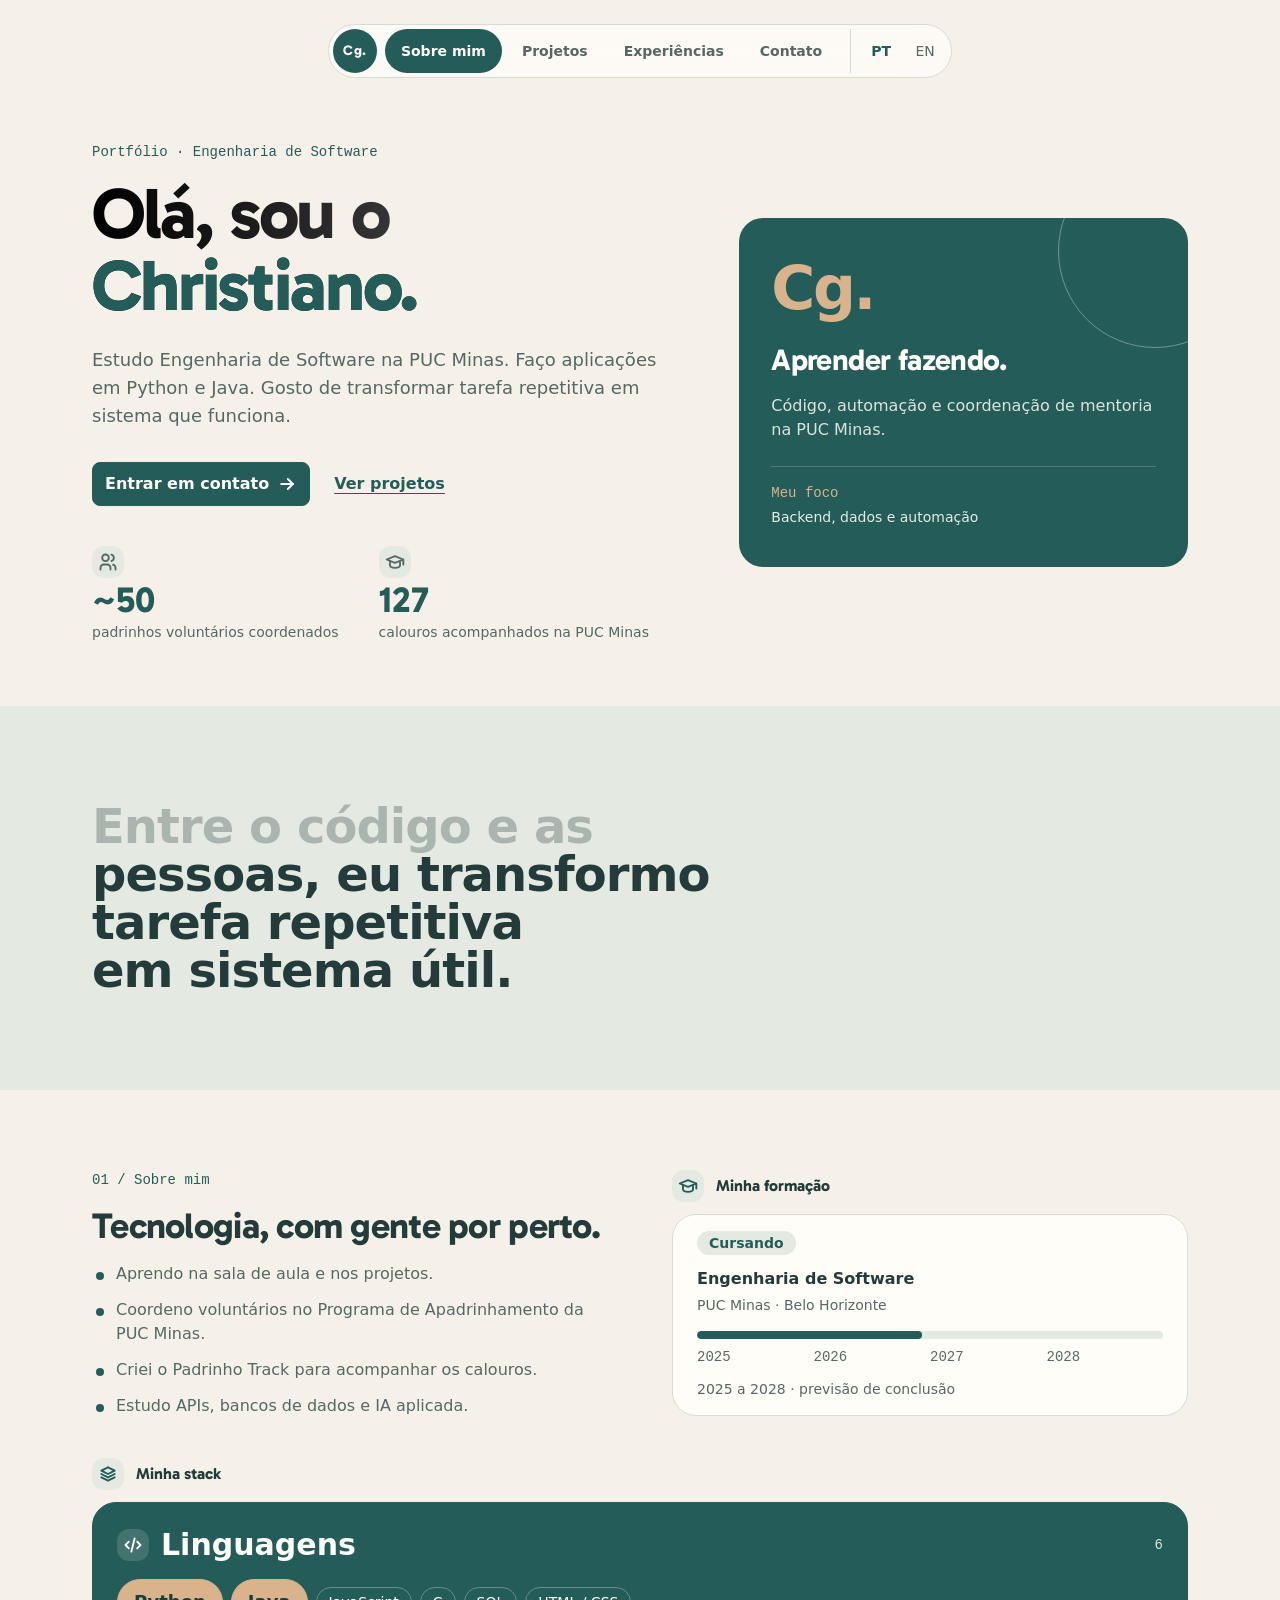
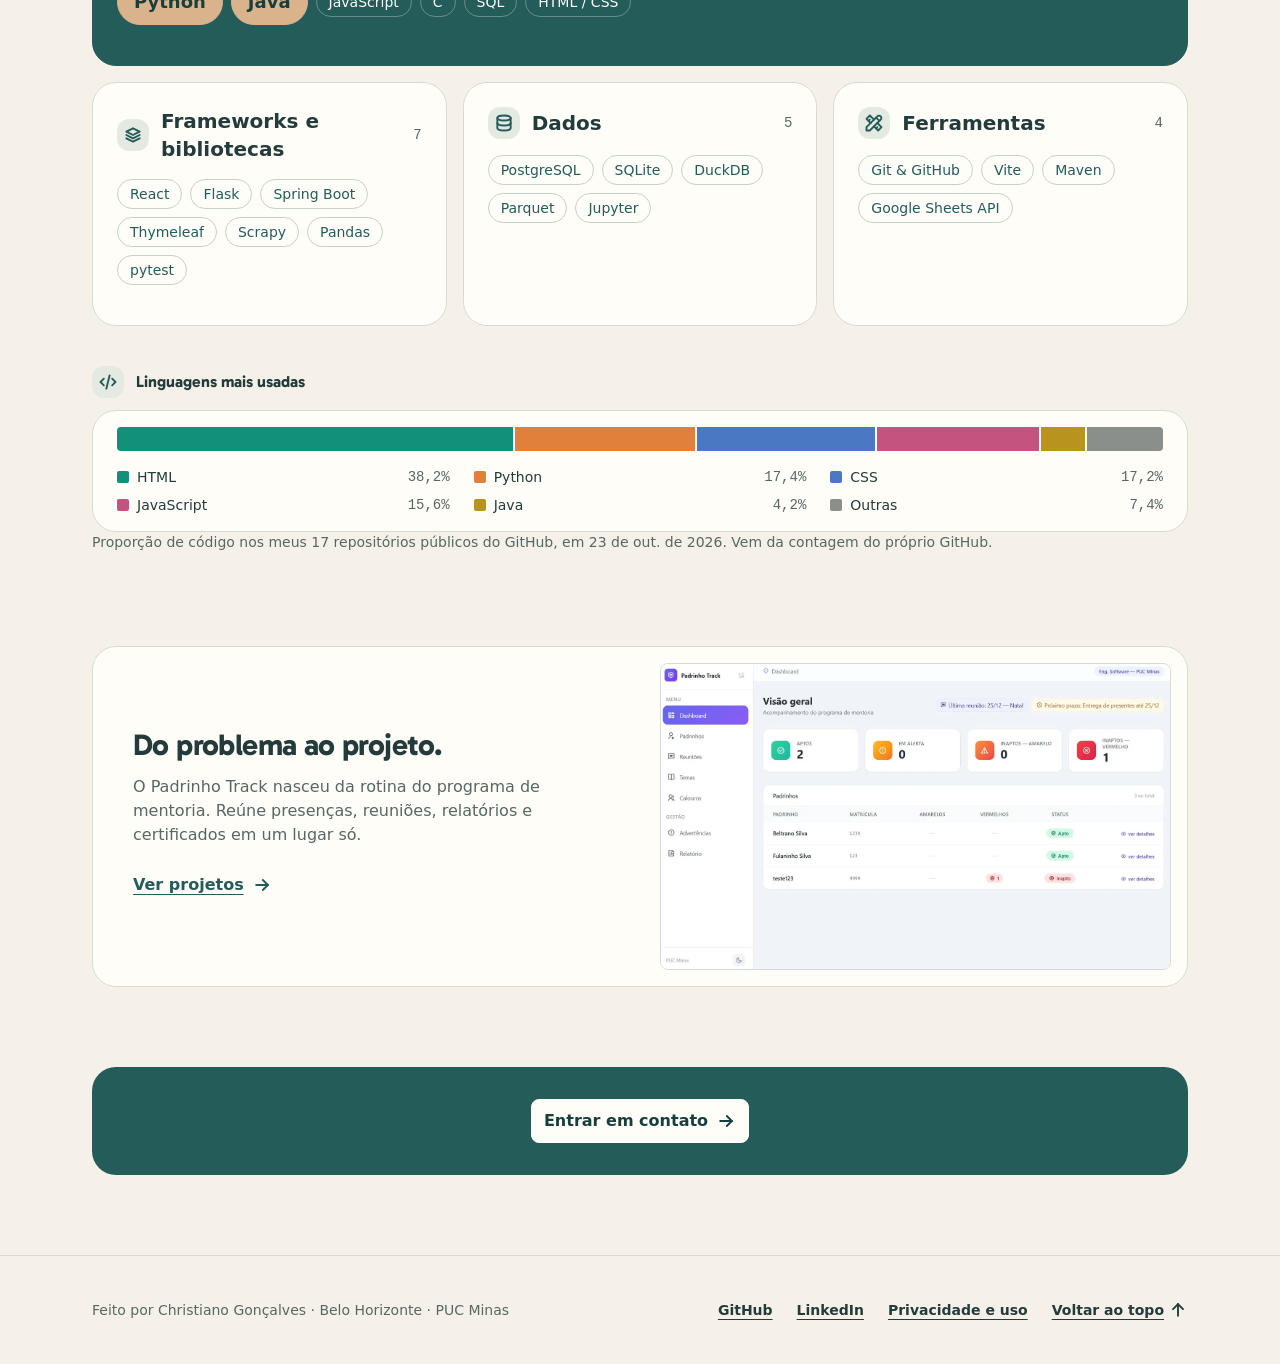
==== index.html @ e03f6c49 "feat(ui): reorganiza a página sobre e redesenha a stack em destaque" ====
<!doctype html>
<html lang="pt-BR">
  <head>
    <meta charset="utf-8">
    <meta name="viewport" content="width=device-width,initial-scale=1">
    <title>
      Christiano Gonçalves · Portfólio
    </title>
    <meta name="description" content="Portfólio profissional de Christiano Gonçalves. Engenharia de Software, PUC Minas.">
    <meta http-equiv="refresh" content="0;url=html/sobre.html">
    <script src="js/entrada.js?v=23" defer>
    </script>
  </head>
  <body>
    <p>
      <a href="html/sobre.html">
        Acessar o portfólio de Christiano Gonçalves
      </a>
    </p>
  </body>
</html>
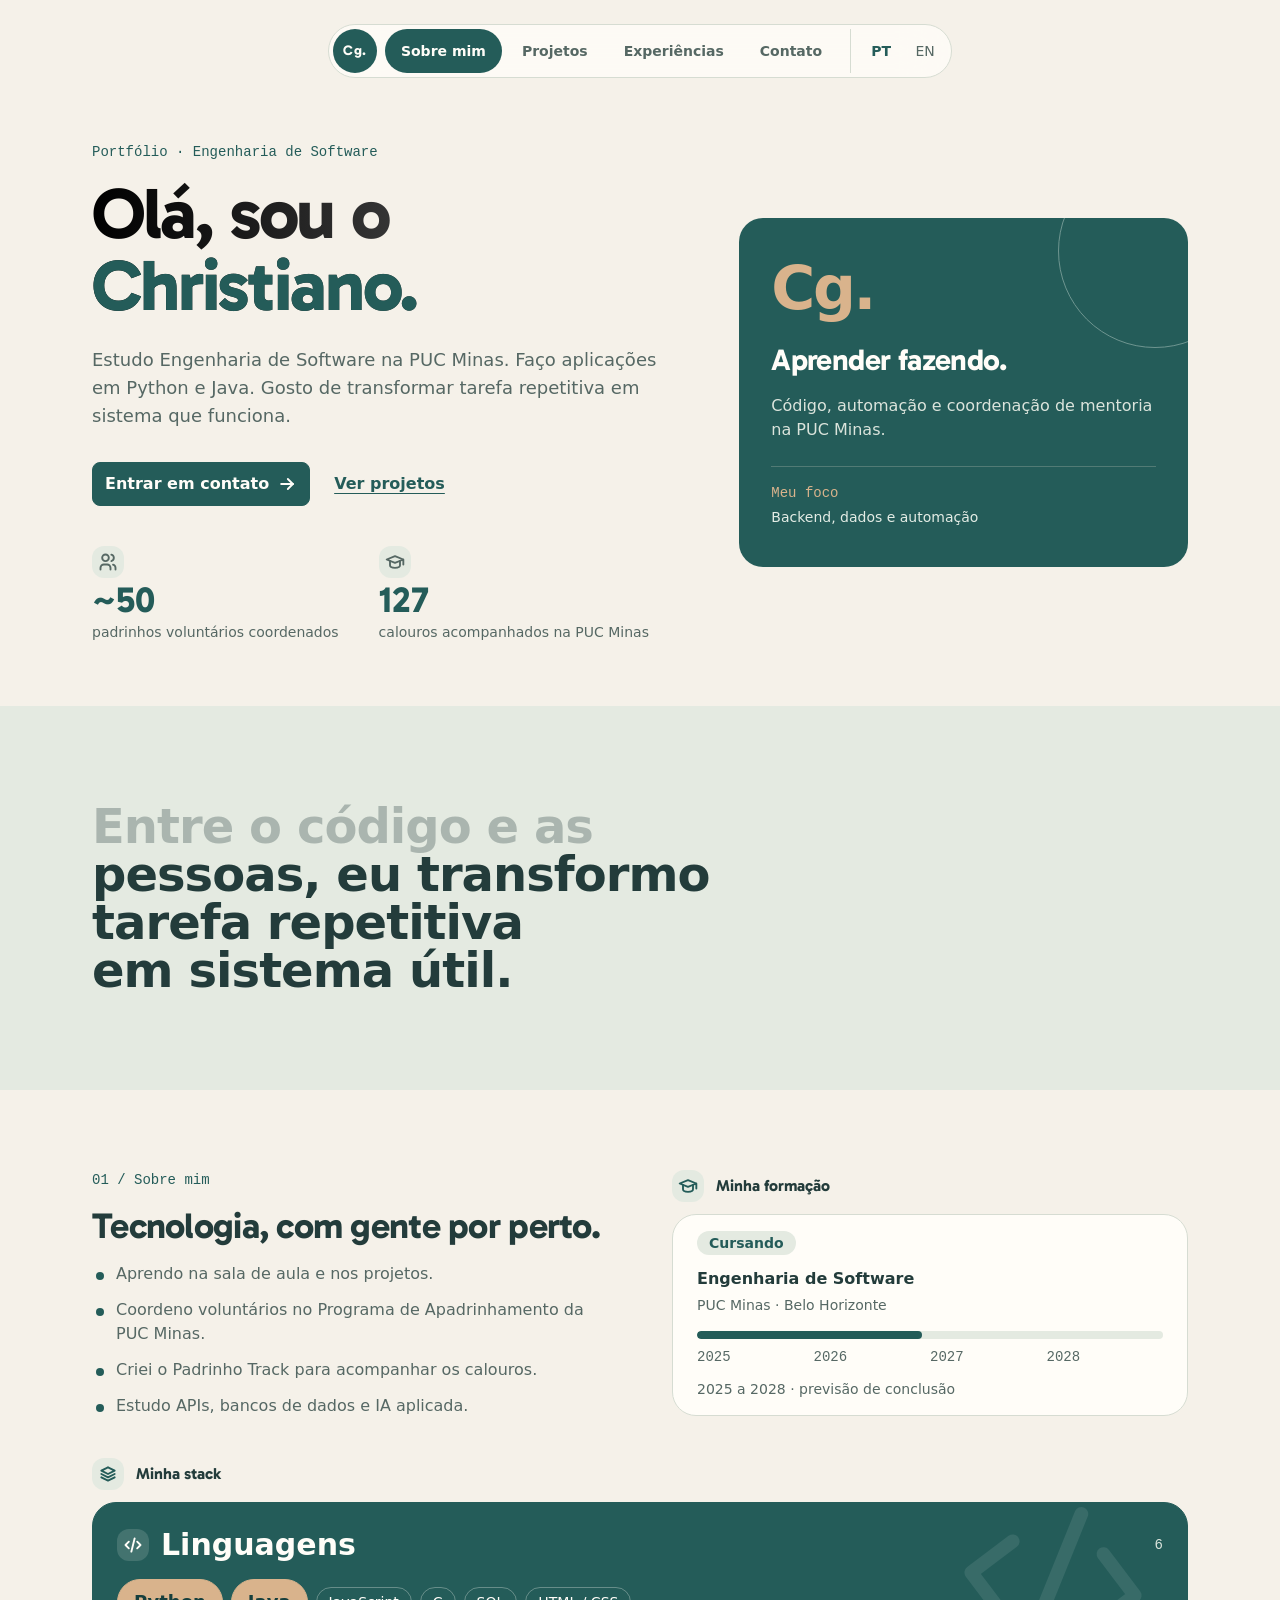
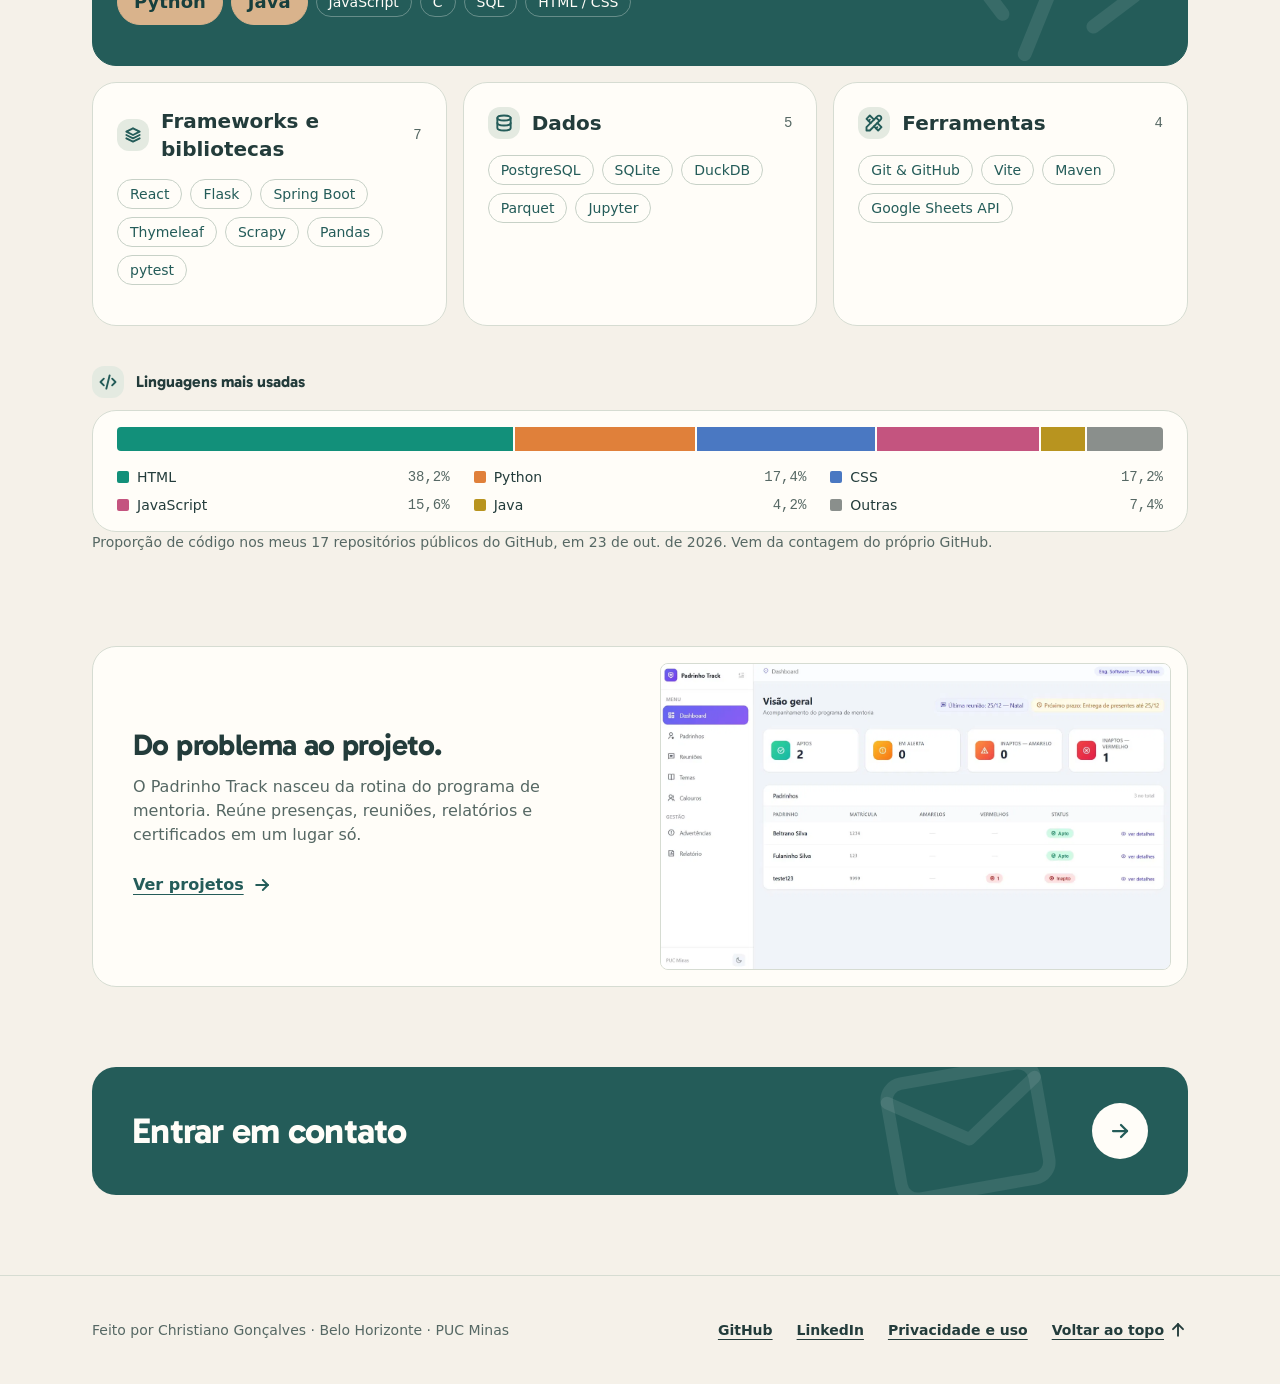
==== commit a81ab87e: "feat(ui): refatora faixa de contato, cards de cursos e marca d'água em linguagens" ====
--- a/index.html
+++ b/index.html
@@ -8,7 +8,7 @@
     </title>
     <meta name="description" content="Portfólio profissional de Christiano Gonçalves. Engenharia de Software, PUC Minas.">
     <meta http-equiv="refresh" content="0;url=html/sobre.html">
-    <script src="js/entrada.js?v=23" defer>
+    <script src="js/entrada.js?v=24" defer>
     </script>
   </head>
   <body>
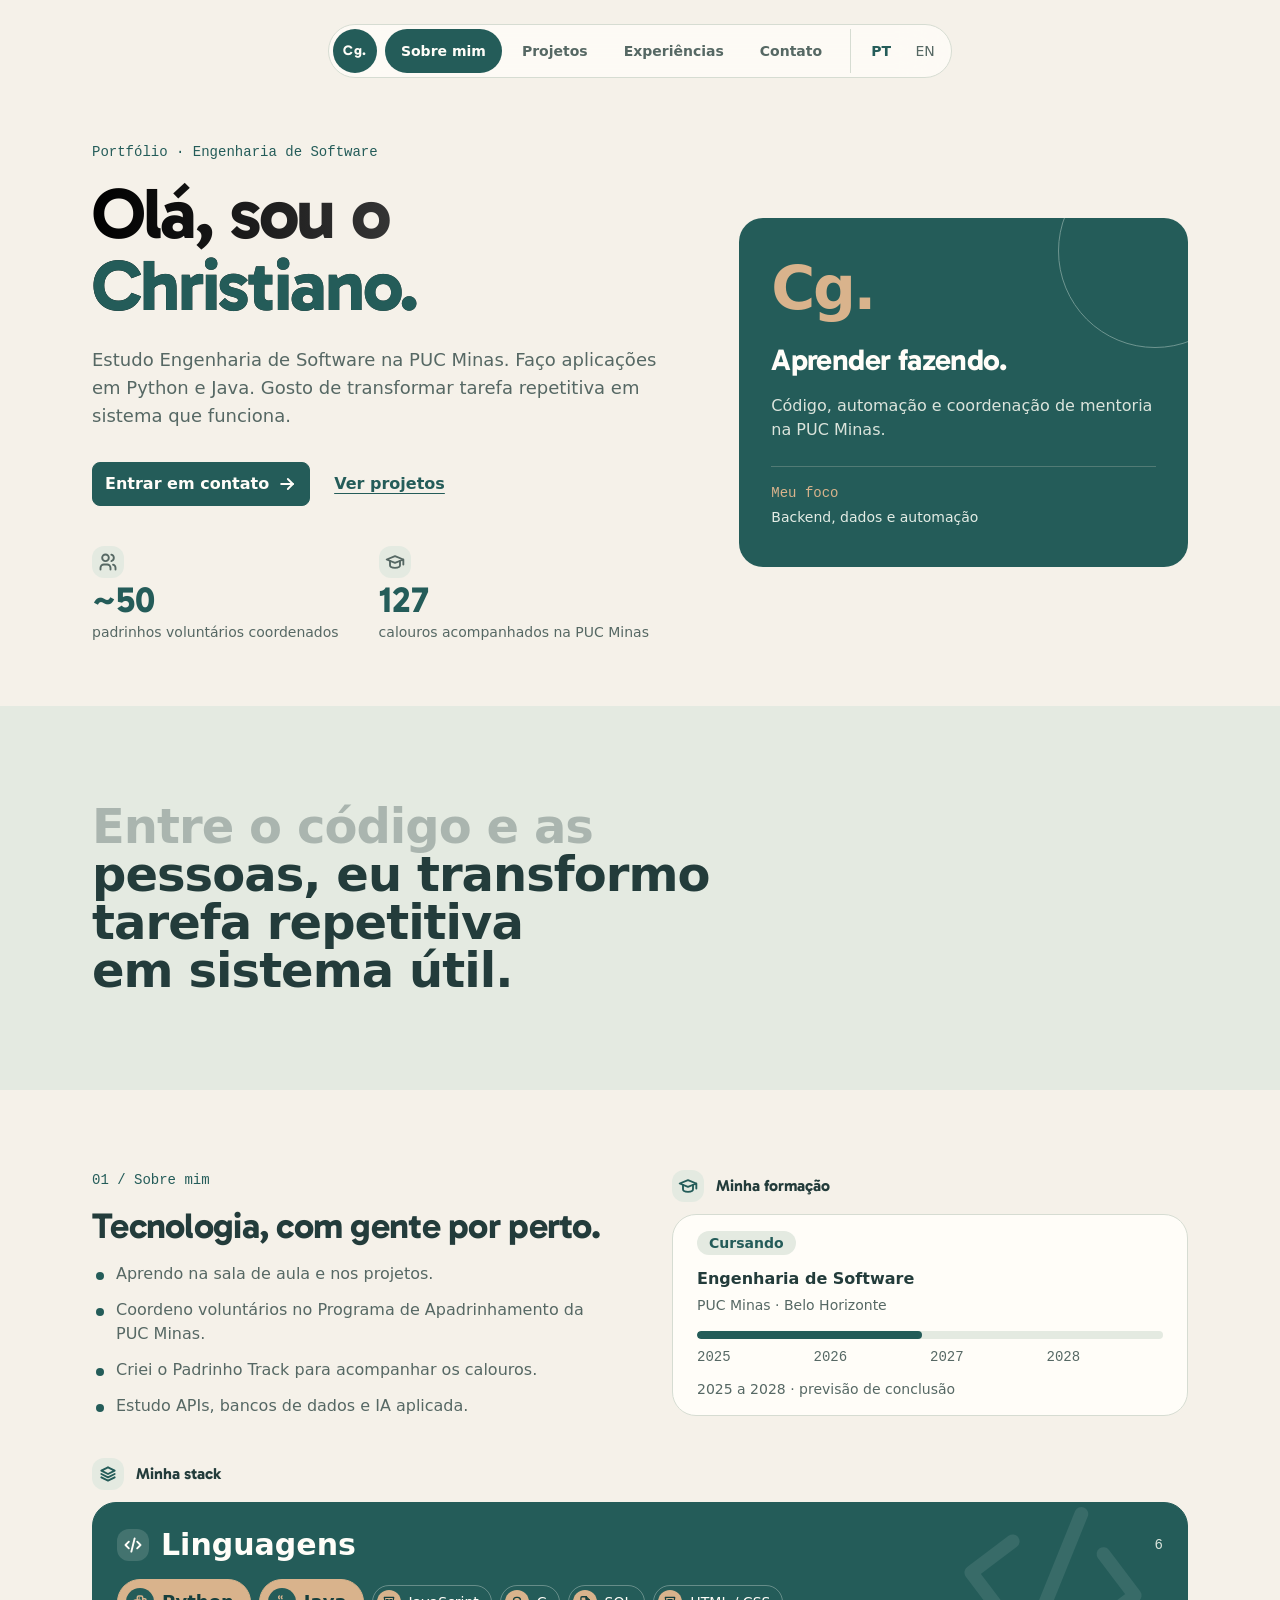
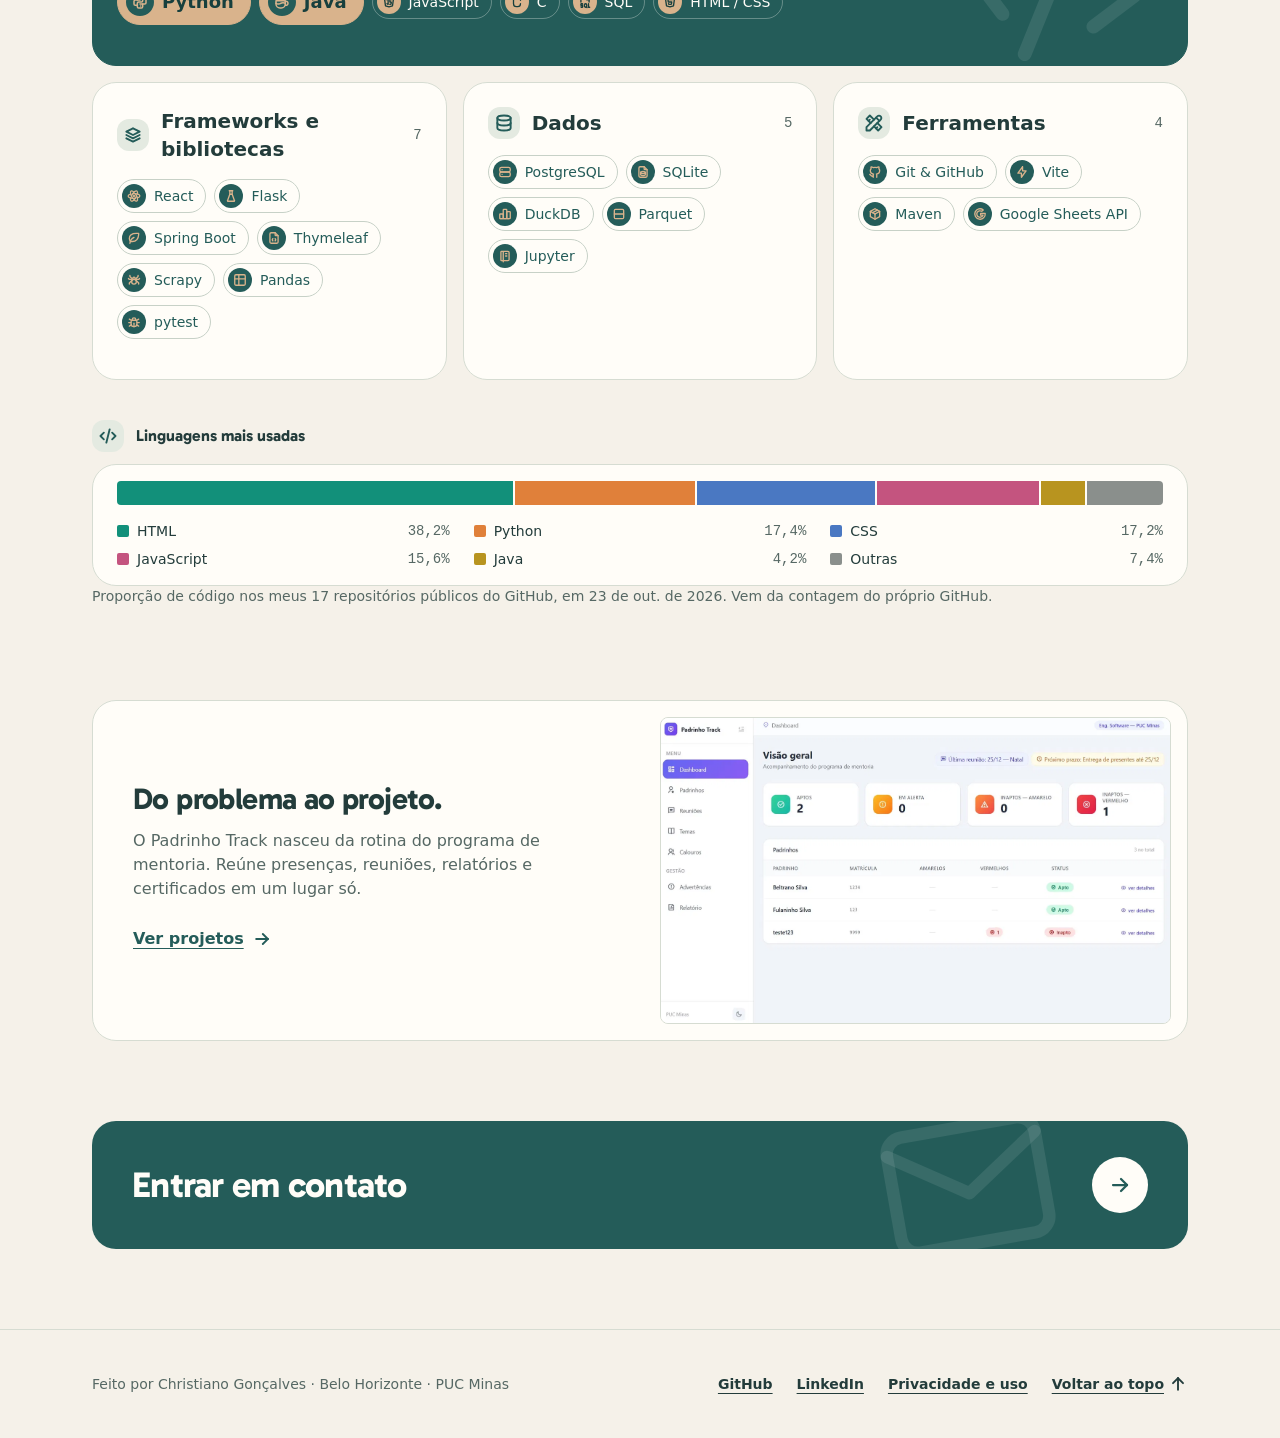
==== commit 05a466c0: "feat(ui): adiciona ícones redondos na stack e destaca o curso nos cards" ====
--- a/index.html
+++ b/index.html
@@ -8,7 +8,7 @@
     </title>
     <meta name="description" content="Portfólio profissional de Christiano Gonçalves. Engenharia de Software, PUC Minas.">
     <meta http-equiv="refresh" content="0;url=html/sobre.html">
-    <script src="js/entrada.js?v=24" defer>
+    <script src="js/entrada.js?v=27" defer>
     </script>
   </head>
   <body>
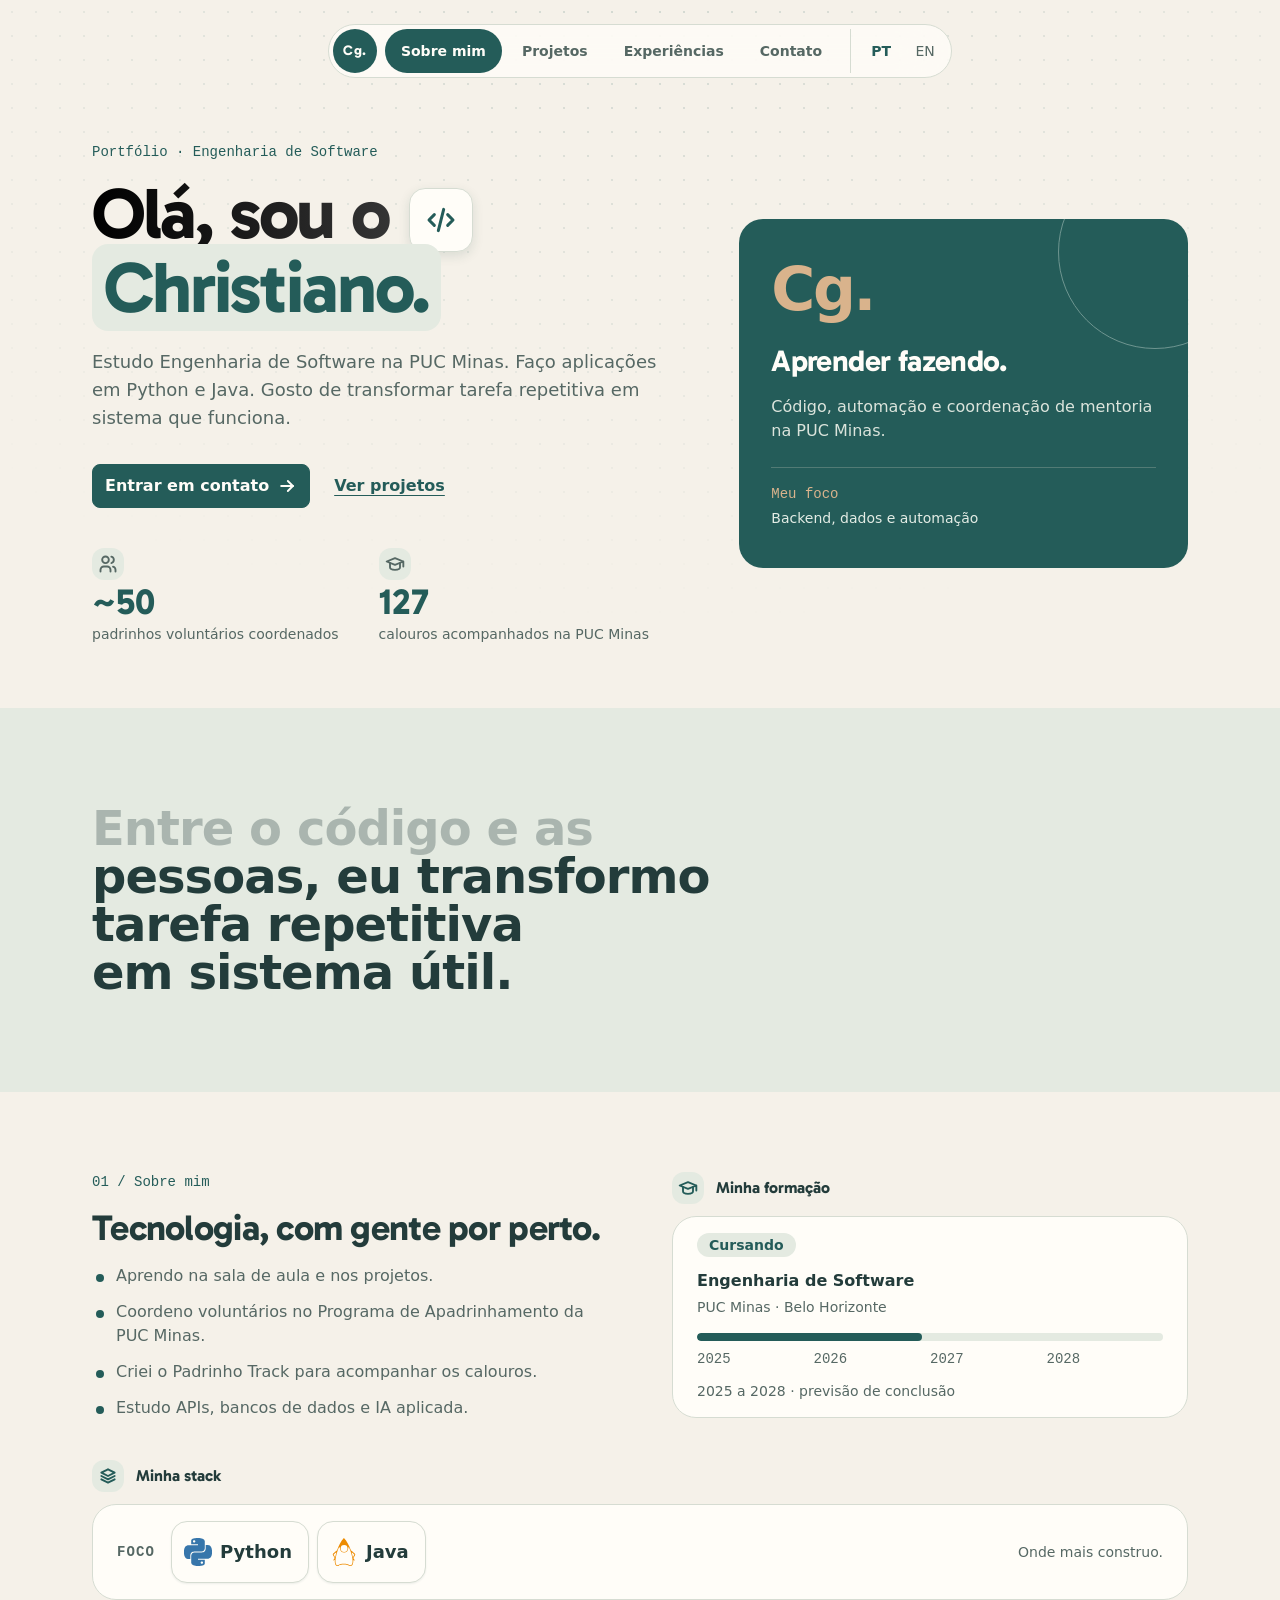
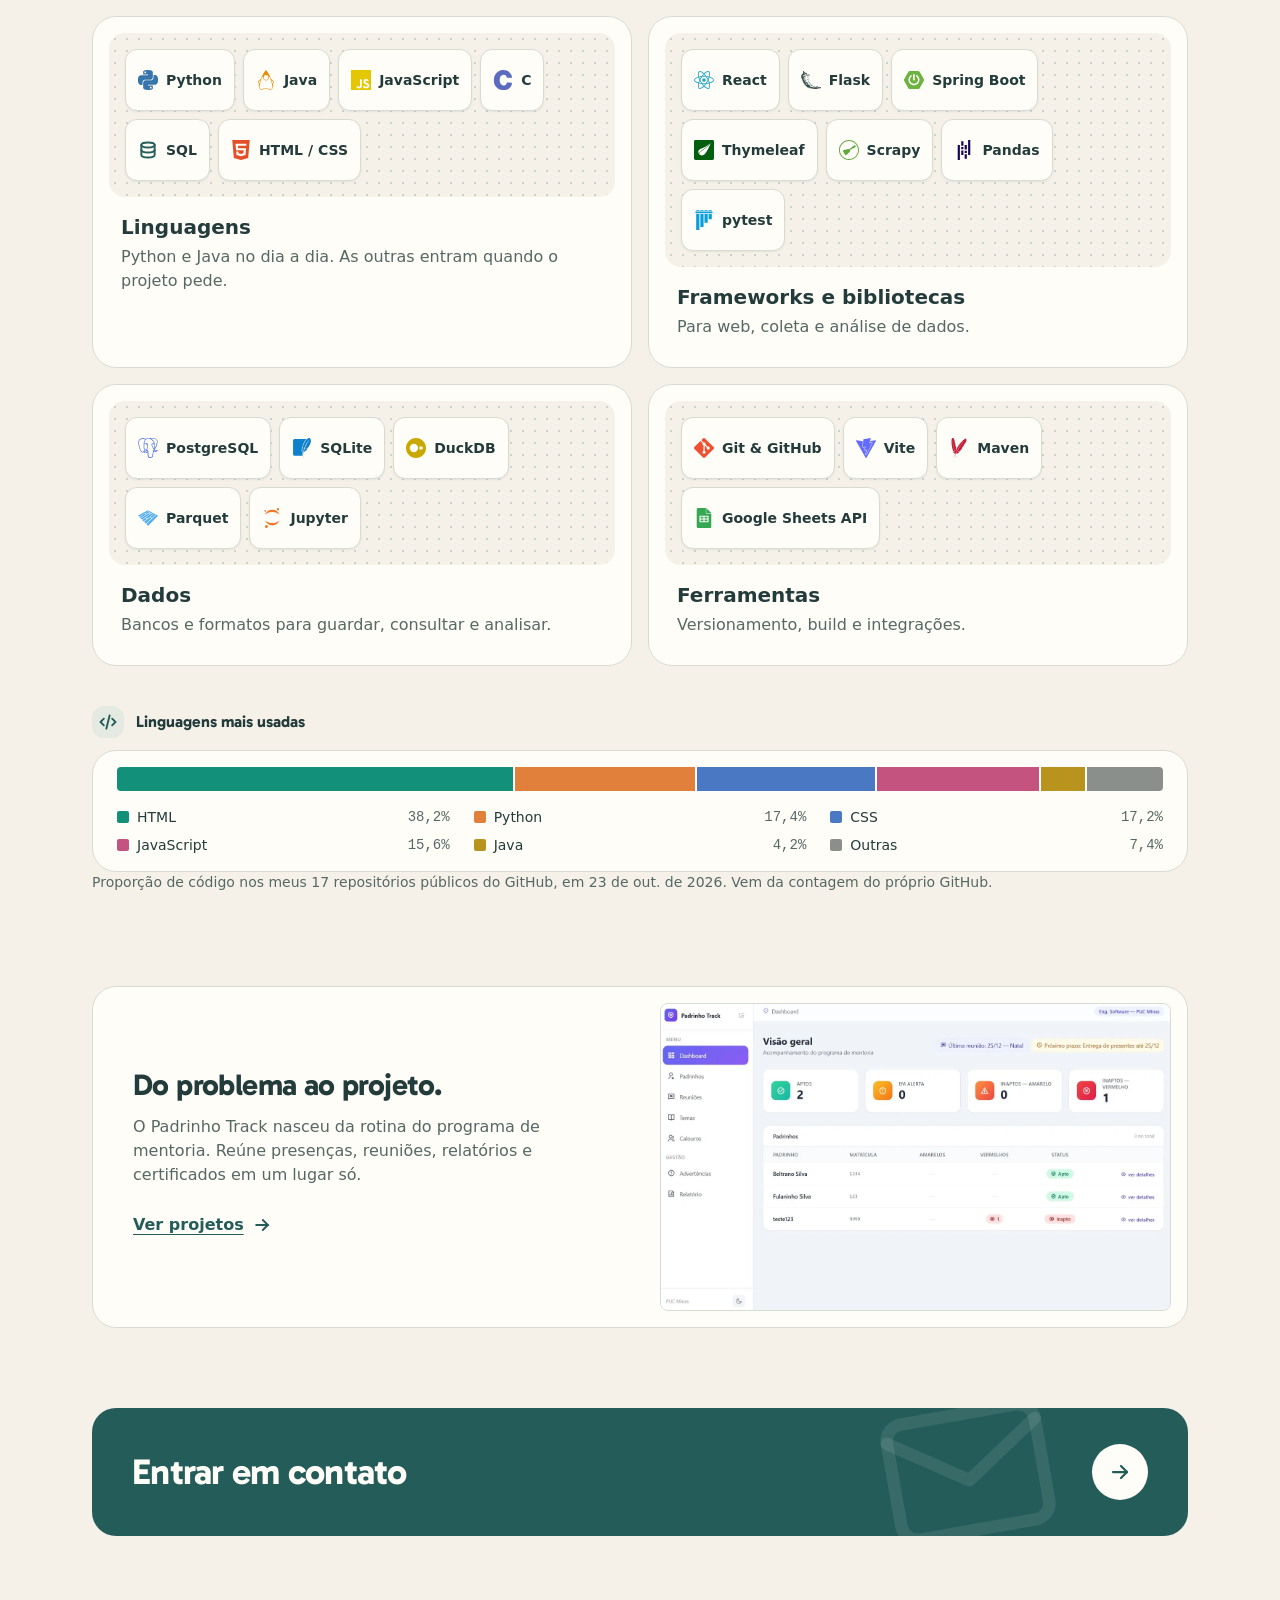
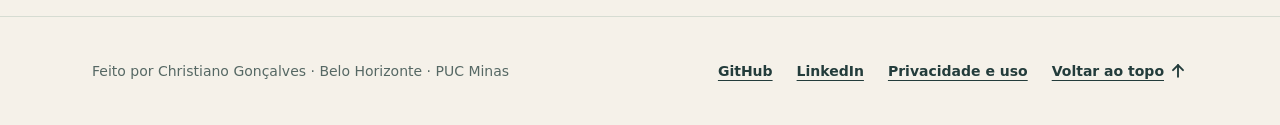
==== commit 30af877c: "feat(ui): redesenha a stack com logos coloridos e adiciona fundo pontilhado" ====
--- a/index.html
+++ b/index.html
@@ -8,7 +8,7 @@
     </title>
     <meta name="description" content="Portfólio profissional de Christiano Gonçalves. Engenharia de Software, PUC Minas.">
     <meta http-equiv="refresh" content="0;url=html/sobre.html">
-    <script src="js/entrada.js?v=27" defer>
+    <script src="js/entrada.js?v=29" defer>
     </script>
   </head>
   <body>
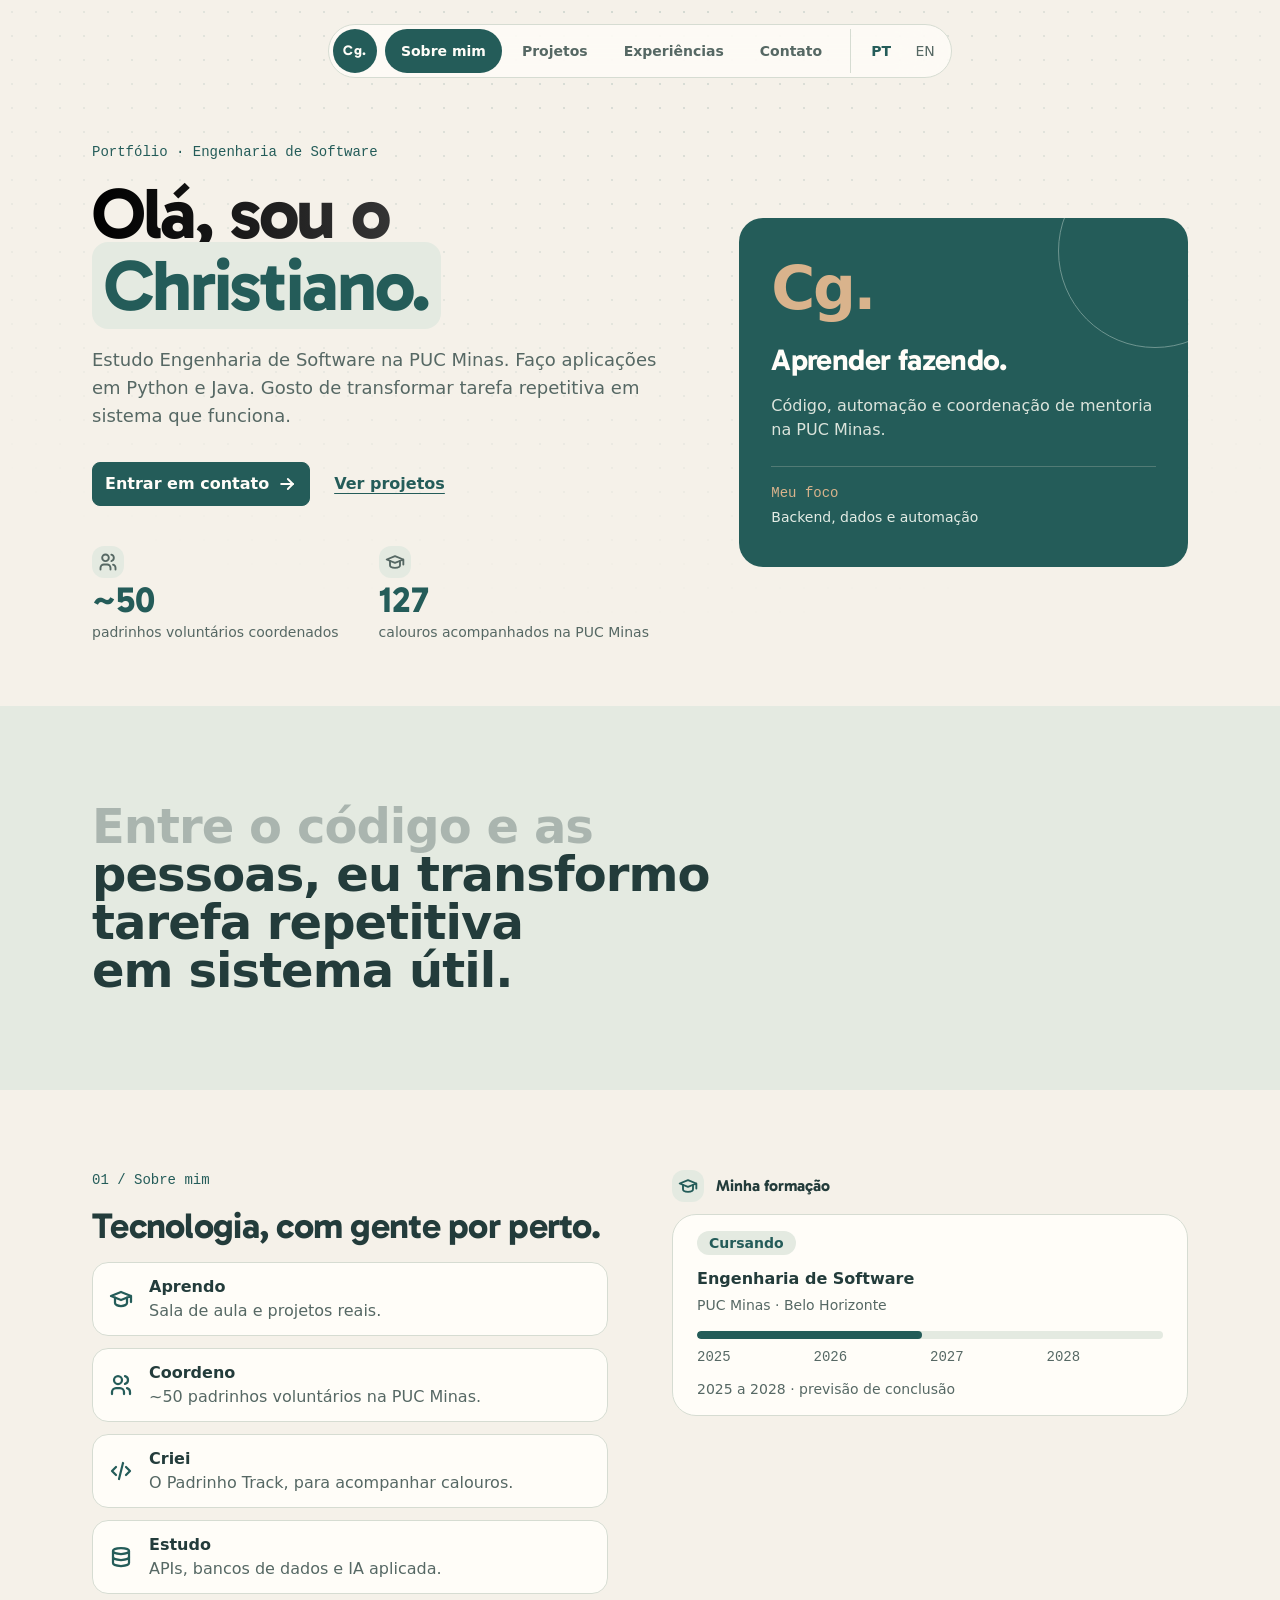
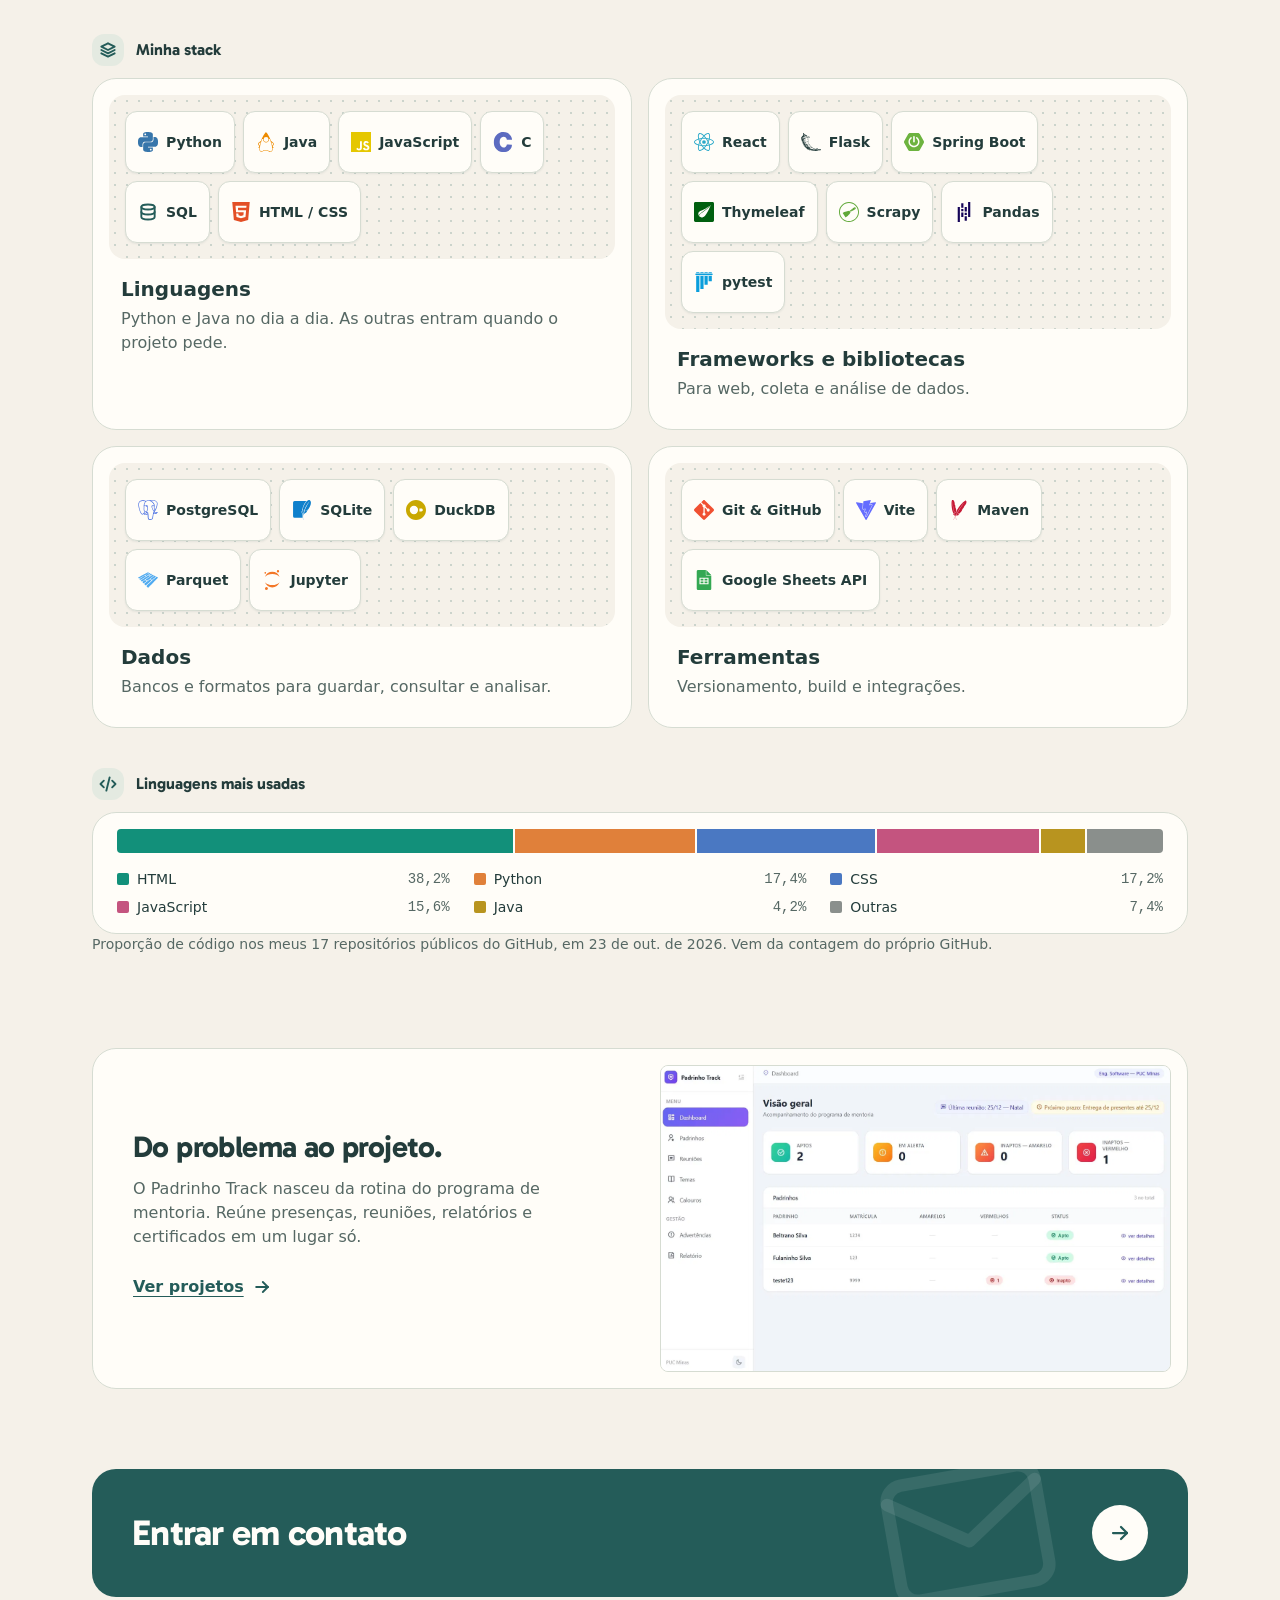
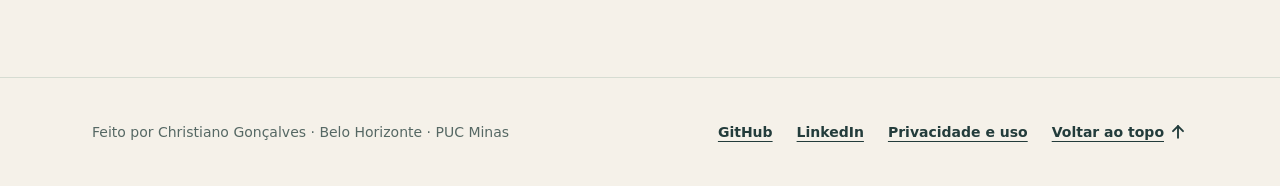
==== commit b54dfa5a: "feat(ui): recolhe detalhes dos projetos e esconde o menu ao rolar" ====
--- a/index.html
+++ b/index.html
@@ -8,7 +8,7 @@
     </title>
     <meta name="description" content="Portfólio profissional de Christiano Gonçalves. Engenharia de Software, PUC Minas.">
     <meta http-equiv="refresh" content="0;url=html/sobre.html">
-    <script src="js/entrada.js?v=29" defer>
+    <script src="js/entrada.js?v=30" defer>
     </script>
   </head>
   <body>
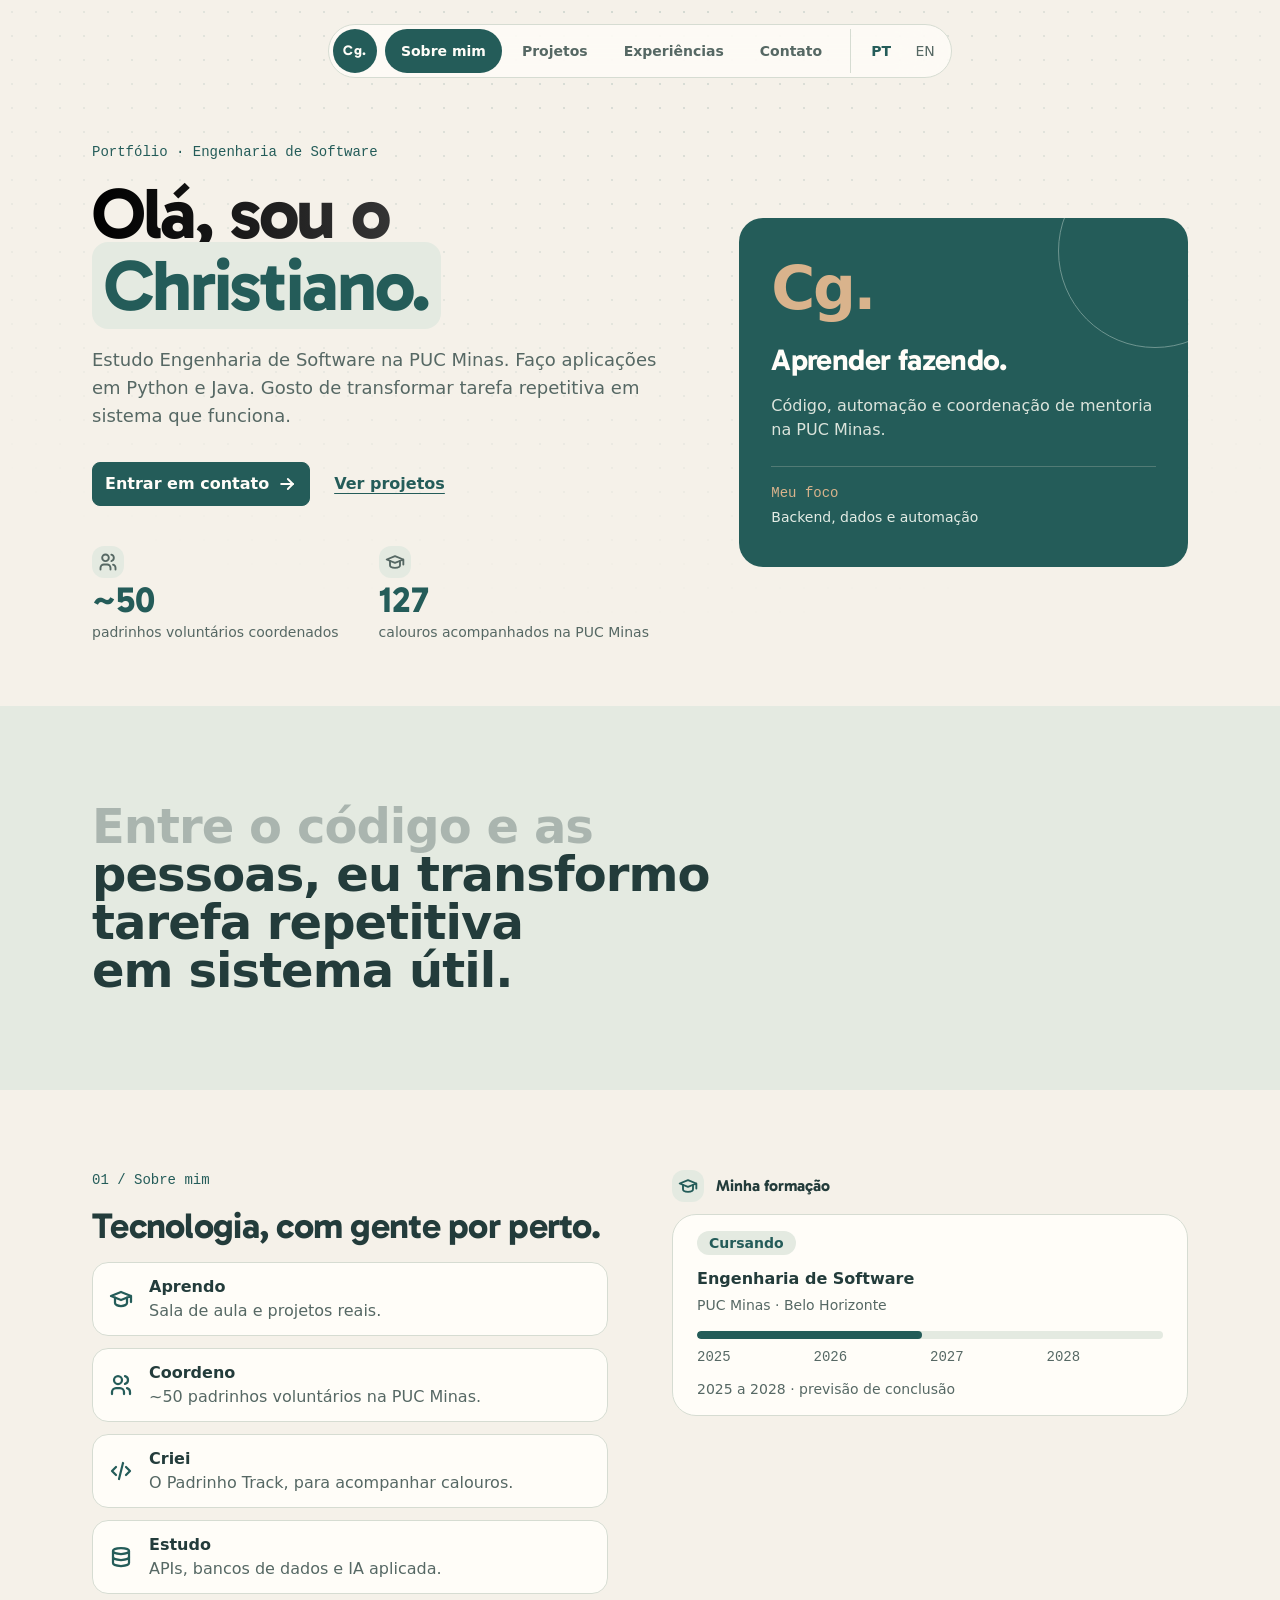
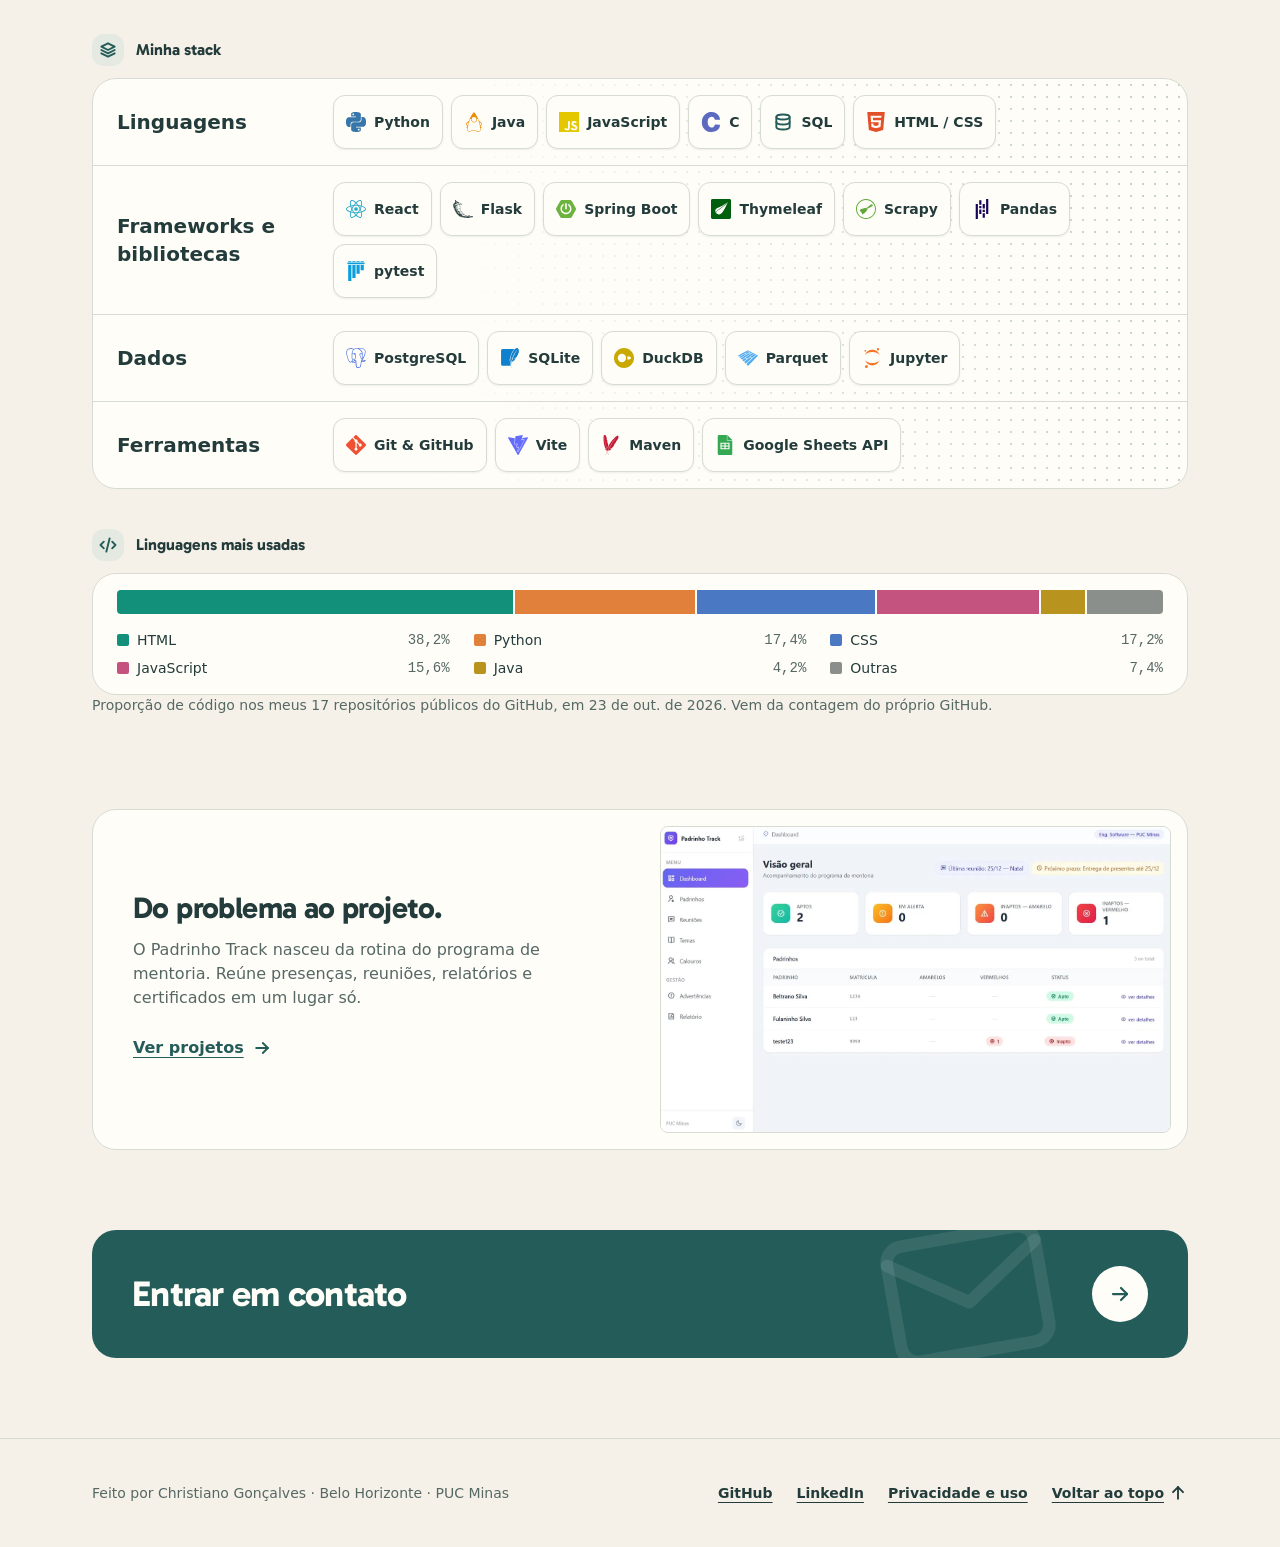
==== commit e63af0ef: "refactor(ui): compacta a stack em linhas com pontilhado em degradê" ====
--- a/index.html
+++ b/index.html
@@ -8,7 +8,7 @@
     </title>
     <meta name="description" content="Portfólio profissional de Christiano Gonçalves. Engenharia de Software, PUC Minas.">
     <meta http-equiv="refresh" content="0;url=html/sobre.html">
-    <script src="js/entrada.js?v=30" defer>
+    <script src="js/entrada.js?v=31" defer>
     </script>
   </head>
   <body>
